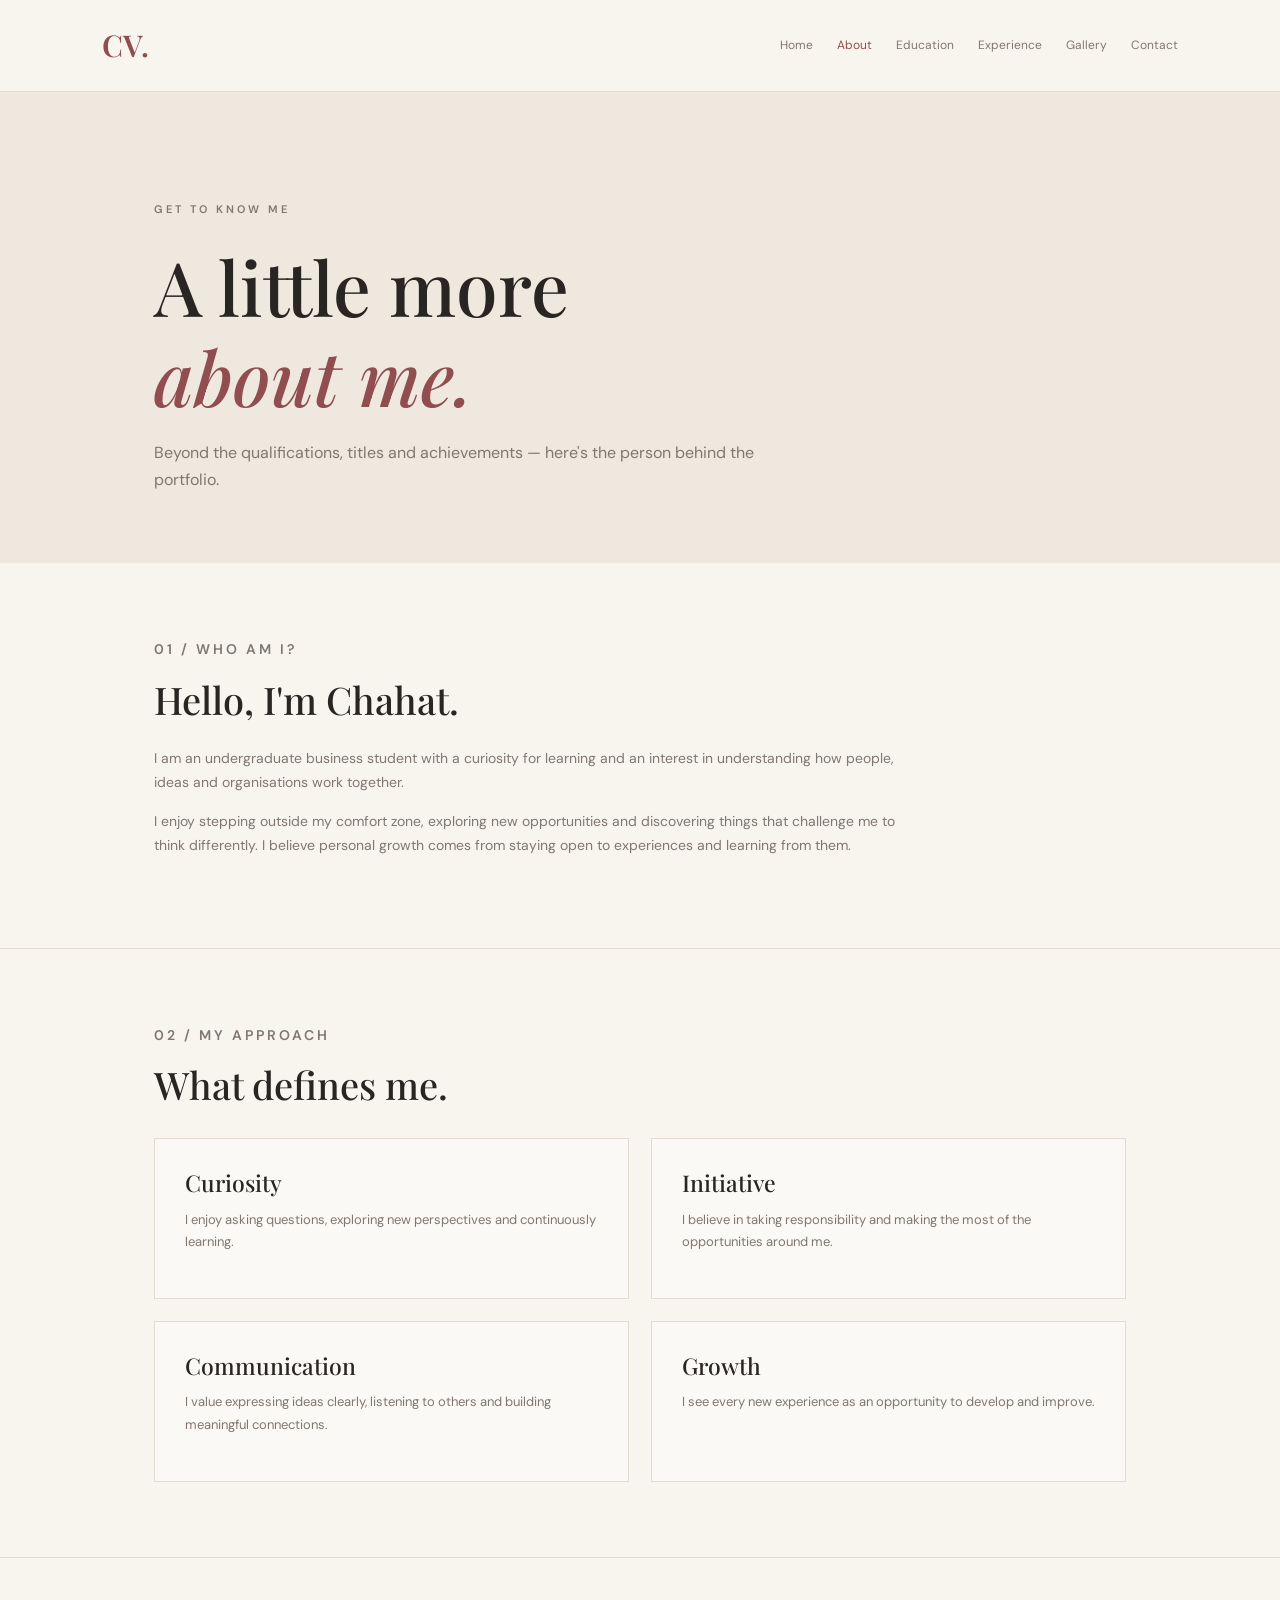
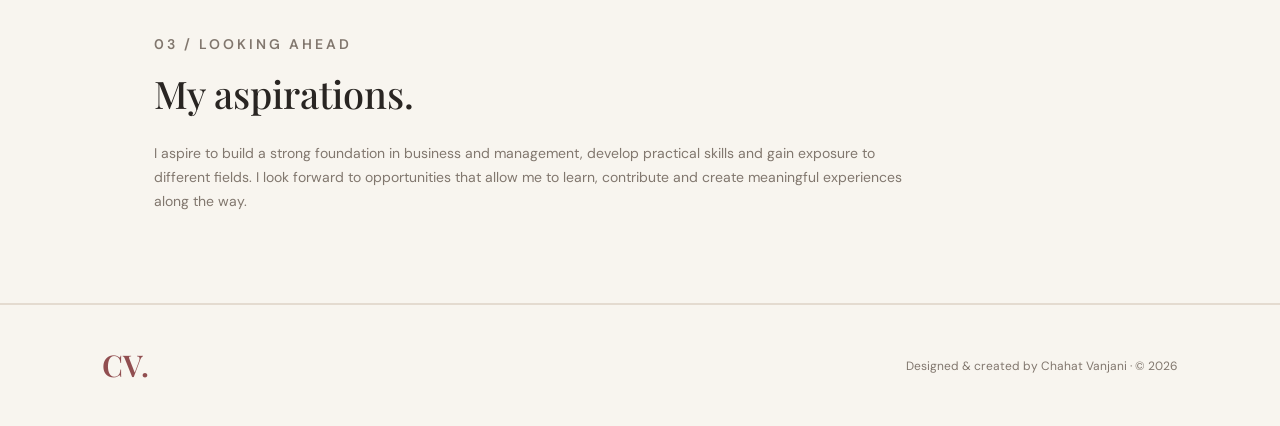
==== about.html @ 65ac0354 "Add about.html for personal introduction page This file contains the HTML structure for the 'About M" ====
<!DOCTYPE html>
<html lang="en">
<head>
<meta charset="UTF-8">
<meta name="viewport" content="width=device-width, initial-scale=1.0">
<title>About Me | Chahat Vanjani</title>
<link rel="stylesheet" href="style.css">
<script src="script.js" defer></script>
</head>
<body>

<header class="navbar">
<a href="index.html" class="logo">CV.</a>
<nav>
<a href="index.html">Home</a>
<a href="about.html" class="active">About</a>
<a href="education.html">Education</a>
<a href="experience.html">Experience</a>
<a href="gallery.html">Gallery</a>
<a href="contact.html">Contact</a>
</nav>
</header>

<div class="page-header">
<p class="eyebrow">GET TO KNOW ME</p>
<h1>A little more<br><em>about me.</em></h1>
<p>Beyond the qualifications, titles and achievements — here's the person behind the portfolio.</p>
</div>

<section class="content-section">
<p class="eyebrow">01 / WHO AM I?</p>
<h2>Hello, I'm Chahat.</h2>
<p>
I am an undergraduate business student with a curiosity
for learning and an interest in understanding how people,
ideas and organisations work together.
</p>
<p>
I enjoy stepping outside my comfort zone, exploring new
opportunities and discovering things that challenge me
to think differently. I believe personal growth comes
from staying open to experiences and learning from them.
</p>
</section>

<section class="content-section">
<p class="eyebrow">02 / MY APPROACH</p>
<h2>What defines me.</h2>
<div class="content-grid">
<div class="content-card">
<h3>Curiosity</h3>
<p>I enjoy asking questions, exploring new perspectives and continuously learning.</p>
</div>
<div class="content-card">
<h3>Initiative</h3>
<p>I believe in taking responsibility and making the most of the opportunities around me.</p>
</div>
<div class="content-card">
<h3>Communication</h3>
<p>I value expressing ideas clearly, listening to others and building meaningful connections.</p>
</div>
<div class="content-card">
<h3>Growth</h3>
<p>I see every new experience as an opportunity to develop and improve.</p>
</div>
</div>
</section>

<section class="content-section">
<p class="eyebrow">03 / LOOKING AHEAD</p>
<h2>My aspirations.</h2>
<p>
I aspire to build a strong foundation in business and
management, develop practical skills and gain exposure
to different fields. I look forward to opportunities
that allow me to learn, contribute and create meaningful
experiences along the way.
</p>
</section>

<footer>
<a href="index.html" class="logo">CV.</a>
<p>Designed & created by Chahat Vanjani · © 2026</p>
</footer>

</body>
</html>
---- style.css ----
@import url('https://fonts.googleapis.com/css2?family=DM+Sans:wght@400;500;600;700&family=Playfair+Display:ital,wght@0,500;0,600;1,500&display=swap');

:root {
  --bg: #f8f5ef;
  --surface: #eee8df;
  --text: #292522;
  --muted: #81776e;
  --accent: #914e50;
  --border: #e4dbd0;
}

* {
  margin: 0;
  padding: 0;
  box-sizing: border-box;
  scroll-behavior: smooth;
}

body {
  background: var(--bg);
  color: var(--text);
  font-family: 'DM Sans', sans-serif;
  line-height: 1.7;
}

a {
  color: inherit;
  text-decoration: none;
}

.navbar {
  min-height: 85px;
  padding: 20px 8%;
  display: flex;
  align-items: center;
  justify-content: space-between;
  gap: 25px;
  background: var(--bg);
  border-bottom: 1px solid var(--border);
  position: sticky;
  top: 0;
  z-index: 100;
}

.logo {
  font-family: 'Playfair Display', serif;
  font-size: 30px;
  font-weight: 600;
  color: var(--accent);
}

.navbar nav {
  display: flex;
  flex-wrap: wrap;
  gap: 24px;
}

.navbar nav a {
  font-size: 12px;
  color: var(--muted);
  transition: .3s;
}

.navbar nav a:hover,
.navbar nav a.active {
  color: var(--accent);
}

.hero {
  min-height: 670px;
  padding: 90px 12%;
  display: grid;
  grid-template-columns: 1.2fr .8fr;
  align-items: center;
  gap: 70px;
}

.eyebrow {
  color: var(--accent);
  font-size: 11px;
  font-weight: 600;
  letter-spacing: 3px;
  margin-bottom: 22px;
  text-transform: uppercase;
}

h1, h2, h3 {
  font-family: 'Playfair Display', serif;
  font-weight: 500;
  line-height: 1.2;
}

h1 {
  font-size: clamp(55px, 7vw, 90px);
}

h1 em, h2 em {
  color: var(--accent);
  font-weight: 500;
}

.intro {
  max-width: 480px;
  color: var(--muted);
  margin: 25px 0;
  font-size: 15px;
}

.hero-image {
  position: relative;
}

.hero-image img {
  width: 100%;
  height: 450px;
  object-fit: cover;
  border-radius: 3px;
  background: var(--surface);
}

.image-note {
  display: block;
  text-align: right;
  color: var(--muted);
  font-size: 12px;
  font-style: italic;
  margin-top: 10px;
}

.primary-btn {
  display: inline-block;
  padding: 13px 25px;
  background: var(--accent);
  color: white;
  font-size: 12px;
  margin-top: 12px;
  transition: .3s;
}

.primary-btn:hover {
  background: var(--text);
  transform: translateY(-3px);
}

.welcome, .highlights, .closing {
  padding: 100px 12%;
  border-top: 1px solid var(--border);
}

.welcome h2, .closing h2 {
  font-size: clamp(38px, 5vw, 58px);
  margin-bottom: 25px;
}

.welcome > p:not(.eyebrow) {
  max-width: 650px;
  color: var(--muted);
  font-size: 15px;
}

.text-link {
  display: inline-block;
  color: var(--accent);
  font-size: 13px;
  margin-top: 25px;
}

.highlights h2 {
  font-size: 45px;
  margin-bottom: 35px;
}

.highlight-grid {
  display: grid;
  grid-template-columns: repeat(3, 1fr);
  gap: 20px;
}

.highlight-card {
  padding: 32px;
  min-height: 230px;
  border: 1px solid var(--border);
  background: #fbf9f5;
  transition: .3s;
}

.highlight-card:hover {
  transform: translateY(-5px);
  border-color: var(--accent);
}

.highlight-card span {
  color: var(--accent);
  font-size: 12px;
}

.highlight-card h3 {
  font-size: 26px;
  margin: 22px 0 12px;
}

.highlight-card p {
  color: var(--muted);
  font-size: 13px;
  margin-bottom: 20px;
}

.highlight-card b {
  color: var(--accent);
  font-size: 12px;
}

.closing {
  background: var(--surface);
}

footer {
  padding: 35px 8%;
  display: flex;
  justify-content: space-between;
  align-items: center;
  gap: 20px;
  border-top: 1px solid var(--border);
}

footer p {
  color: var(--muted);
  font-size: 12px;
}

/* Common styles for all inner pages */

.page-header {
  padding: 90px 12% 70px;
  background: var(--surface);
}

.page-header h1 {
  font-size: clamp(45px, 6vw, 75px);
}

.page-header p {
  color: var(--muted);
  max-width: 650px;
  margin-top: 18px;
}

.content-section {
  padding: 75px 12%;
  border-bottom: 1px solid var(--border);
}

.content-section h2 {
  font-size: 38px;
  margin-bottom: 25px;
}

.content-section p {
  color: var(--muted);
  font-size: 14px;
  max-width: 750px;
  margin-bottom: 15px;
}

.content-grid {
  display: grid;
  grid-template-columns: repeat(2, 1fr);
  gap: 22px;
  margin-top: 30px;
}

.content-card {
  padding: 30px;
  border: 1px solid var(--border);
  background: #fbf9f5;
}

.content-card h3 {
  font-size: 23px;
  margin-bottom: 12px;
}

.content-card p {
  font-size: 13px;
}

.date {
  color: var(--accent);
  font-size: 11px;
  letter-spacing: 1px;
  margin-bottom: 10px;
  display: block;
}

.skill-list {
  display: flex;
  flex-wrap: wrap;
  gap: 12px;
  margin-top: 20px;
}

.skill-list span {
  border: 1px solid var(--border);
  padding: 10px 18px;
  border-radius: 30px;
  font-size: 12px;
}

.gallery-grid {
  display: grid;
  grid-template-columns: repeat(3, 1fr);
  gap: 15px;
}

.gallery-grid img {
  width: 100%;
  height: 280px;
  object-fit: cover;
  background: var(--surface);
}

.contact-details {
  display: grid;
  gap: 20px;
  margin-top: 30px;
}

.contact-details a {
  color: var(--accent);
}

@media (max-width: 850px) {
  .navbar {
    flex-direction: column;
  }

  .navbar nav {
    justify-content: center;
    gap: 15px;
  }

  .hero {
    grid-template-columns: 1fr;
    padding: 65px 8%;
    gap: 35px;
  }

  .hero-image img {
    height: 400px;
  }

  .highlight-grid,
  .content-grid {
    grid-template-columns: 1fr 1fr;
  }
}

@media (max-width: 550px) {
  .highlight-grid,
  .content-grid,
  .gallery-grid {
    grid-template-columns: 1fr;
  }

  .welcome, .highlights, .closing,
  .content-section {
    padding: 65px 8%;
  }

  .page-header {
    padding: 65px 8%;
  }

  footer {
    flex-direction: column;
    text-align: center;
  }
}
.reveal {
  opacity: 0;
  transform: translateY(20px);
  transition: opacity .7s ease, transform .7s ease;
}

.reveal.visible {
  opacity: 1;
  transform: translateY(0);
}
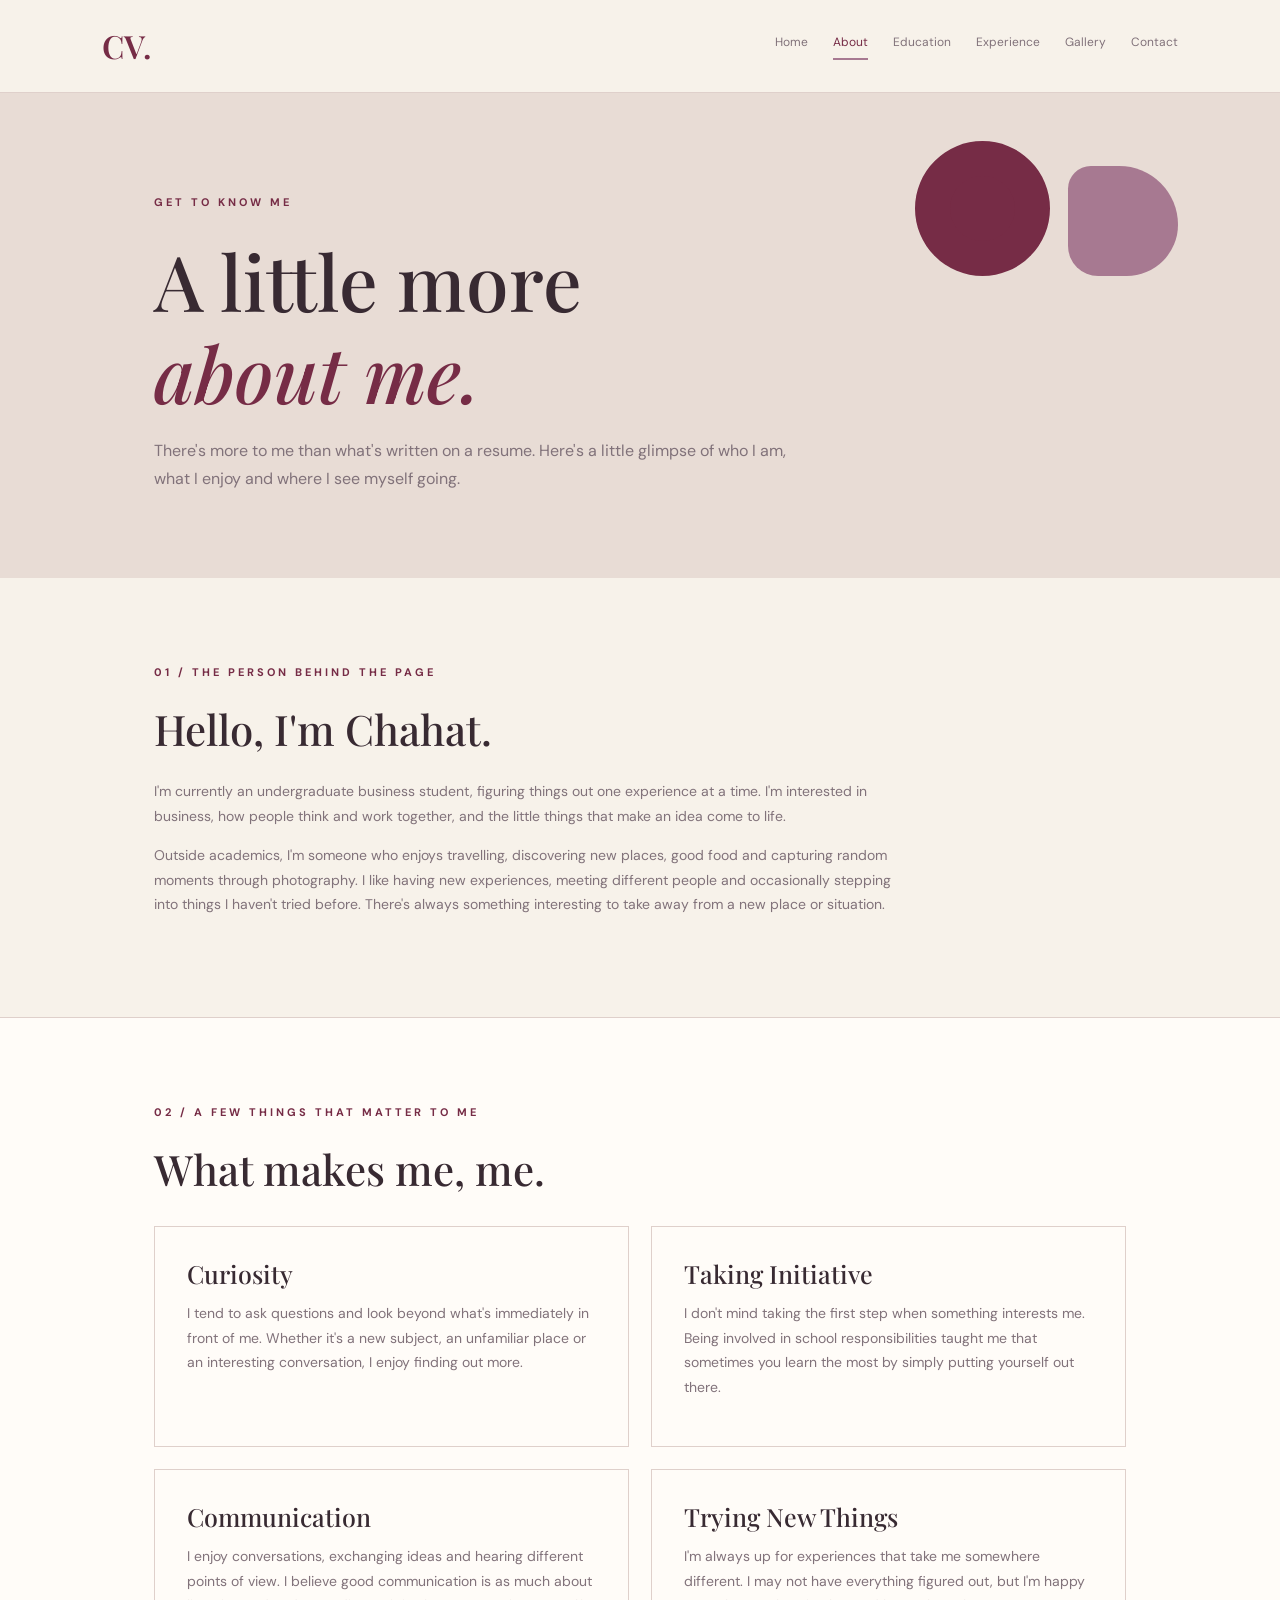
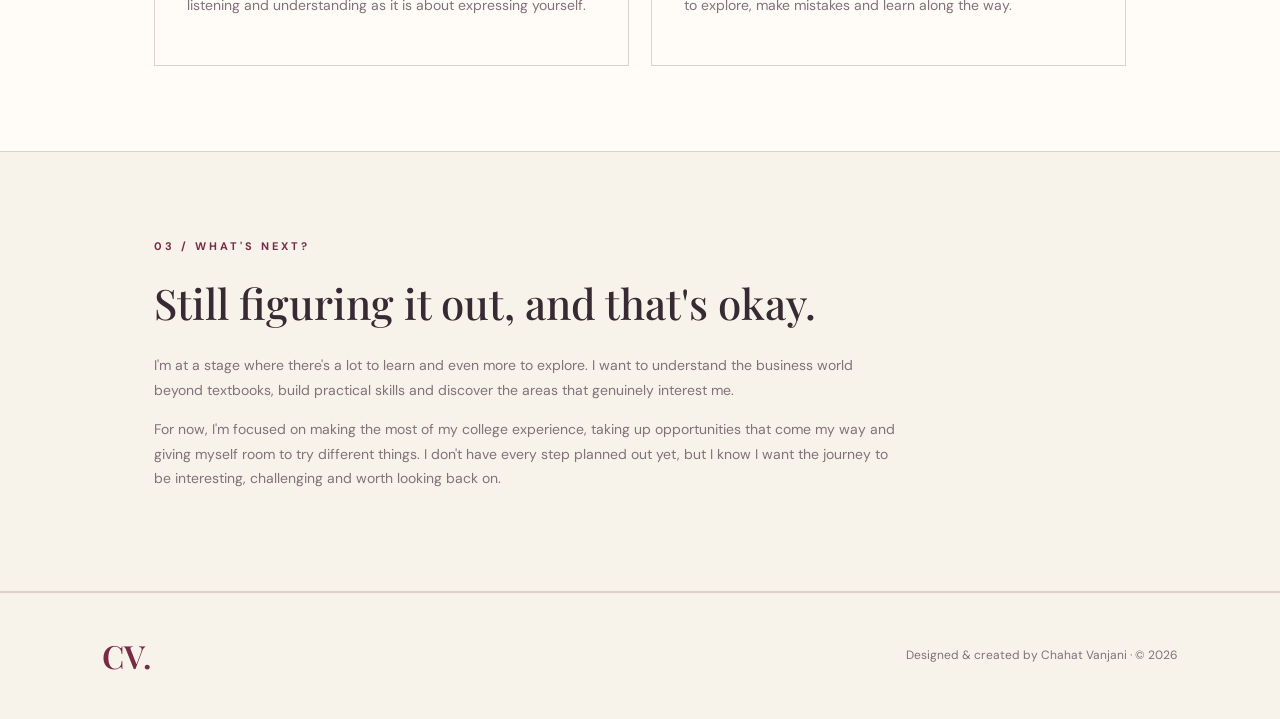
==== commit cad732ca: "Update about.html" ====
--- a/about.html
+++ b/about.html
@@ -25,57 +25,65 @@
 <div class="page-header">
 <p class="eyebrow">GET TO KNOW ME</p>
 <h1>A little more<br><em>about me.</em></h1>
-<p>Beyond the qualifications, titles and achievements — here's the person behind the portfolio.</p>
+<p>There's more to me than what's written on a resume. Here's a little glimpse of who I am, what I enjoy and where I see myself going.</p>
 </div>
 
 <section class="content-section">
-<p class="eyebrow">01 / WHO AM I?</p>
+<p class="eyebrow">01 / THE PERSON BEHIND THE PAGE</p>
 <h2>Hello, I'm Chahat.</h2>
 <p>
-I am an undergraduate business student with a curiosity
-for learning and an interest in understanding how people,
-ideas and organisations work together.
+I'm currently an undergraduate business student, figuring things out one experience at a time. I'm interested in business, how people think and work together, and the little things that make an idea come to life.
 </p>
 <p>
-I enjoy stepping outside my comfort zone, exploring new
-opportunities and discovering things that challenge me
-to think differently. I believe personal growth comes
-from staying open to experiences and learning from them.
+Outside academics, I'm someone who enjoys travelling, discovering new places, good food and capturing random moments through photography. I like having new experiences, meeting different people and occasionally stepping into things I haven't tried before. There's always something interesting to take away from a new place or situation.
 </p>
 </section>
 
 <section class="content-section">
-<p class="eyebrow">02 / MY APPROACH</p>
-<h2>What defines me.</h2>
+<p class="eyebrow">02 / A FEW THINGS THAT MATTER TO ME</p>
+<h2>What makes me, me.</h2>
+
 <div class="content-grid">
+
 <div class="content-card">
 <h3>Curiosity</h3>
-<p>I enjoy asking questions, exploring new perspectives and continuously learning.</p>
+<p>
+I tend to ask questions and look beyond what's immediately in front of me. Whether it's a new subject, an unfamiliar place or an interesting conversation, I enjoy finding out more.
+</p>
 </div>
+
 <div class="content-card">
-<h3>Initiative</h3>
-<p>I believe in taking responsibility and making the most of the opportunities around me.</p>
+<h3>Taking Initiative</h3>
+<p>
+I don't mind taking the first step when something interests me. Being involved in school responsibilities taught me that sometimes you learn the most by simply putting yourself out there.
+</p>
 </div>
+
 <div class="content-card">
 <h3>Communication</h3>
-<p>I value expressing ideas clearly, listening to others and building meaningful connections.</p>
+<p>
+I enjoy conversations, exchanging ideas and hearing different points of view. I believe good communication is as much about listening and understanding as it is about expressing yourself.
+</p>
 </div>
+
 <div class="content-card">
-<h3>Growth</h3>
-<p>I see every new experience as an opportunity to develop and improve.</p>
+<h3>Trying New Things</h3>
+<p>
+I'm always up for experiences that take me somewhere different. I may not have everything figured out, but I'm happy to explore, make mistakes and learn along the way.
+</p>
 </div>
+
 </div>
 </section>
 
 <section class="content-section">
-<p class="eyebrow">03 / LOOKING AHEAD</p>
-<h2>My aspirations.</h2>
+<p class="eyebrow">03 / WHAT'S NEXT?</p>
+<h2>Still figuring it out, and that's okay.</h2>
 <p>
-I aspire to build a strong foundation in business and
-management, develop practical skills and gain exposure
-to different fields. I look forward to opportunities
-that allow me to learn, contribute and create meaningful
-experiences along the way.
+I'm at a stage where there's a lot to learn and even more to explore. I want to understand the business world beyond textbooks, build practical skills and discover the areas that genuinely interest me.
+</p>
+<p>
+For now, I'm focused on making the most of my college experience, taking up opportunities that come my way and giving myself room to try different things. I don't have every step planned out yet, but I know I want the journey to be interesting, challenging and worth looking back on.
 </p>
 </section>
 
--- a/style.css
+++ b/style.css
@@ -1,12 +1,15 @@
+
 @import url('https://fonts.googleapis.com/css2?family=DM+Sans:wght@400;500;600;700&family=Playfair+Display:ital,wght@0,500;0,600;1,500&display=swap');
 
 :root {
-  --bg: #f8f5ef;
-  --surface: #eee8df;
-  --text: #292522;
-  --muted: #81776e;
-  --accent: #914e50;
-  --border: #e4dbd0;
+  --bg: #F7F2EA;
+  --surface: #E8DCD5;
+  --card: #FFFCF8;
+  --text: #382A32;
+  --muted: #81727A;
+  --accent: #762C46;
+  --mauve: #A77991;
+  --border: #DFD0CB;
 }
 
 * {
@@ -20,7 +23,7 @@
   background: var(--bg);
   color: var(--text);
   font-family: 'DM Sans', sans-serif;
-  line-height: 1.7;
+  line-height: 1.75;
 }
 
 a {
@@ -29,22 +32,23 @@
 }
 
 .navbar {
-  min-height: 85px;
-  padding: 20px 8%;
+  min-height: 82px;
+  padding: 18px 8%;
   display: flex;
   align-items: center;
   justify-content: space-between;
   gap: 25px;
-  background: var(--bg);
+  background: rgba(247,242,234,.96);
   border-bottom: 1px solid var(--border);
   position: sticky;
   top: 0;
   z-index: 100;
+  backdrop-filter: blur(12px);
 }
 
 .logo {
   font-family: 'Playfair Display', serif;
-  font-size: 30px;
+  font-size: 32px;
   font-weight: 600;
   color: var(--accent);
 }
@@ -52,7 +56,7 @@
 .navbar nav {
   display: flex;
   flex-wrap: wrap;
-  gap: 24px;
+  gap: 25px;
 }
 
 .navbar nav a {
@@ -66,19 +70,38 @@
   color: var(--accent);
 }
 
+.navbar nav a.active {
+  border-bottom: 2px solid var(--mauve);
+  padding-bottom: 5px;
+}
+
 .hero {
-  min-height: 670px;
-  padding: 90px 12%;
+  min-height: 690px;
+  padding: 85px 12%;
   display: grid;
   grid-template-columns: 1.2fr .8fr;
   align-items: center;
-  gap: 70px;
+  gap: 65px;
+  position: relative;
+  overflow: hidden;
+}
+
+.hero::before {
+  content: "";
+  position: absolute;
+  width: 380px;
+  height: 380px;
+  background: #E8DCD5;
+  border-radius: 50%;
+  right: -150px;
+  top: -150px;
+  z-index: -1;
 }
 
 .eyebrow {
   color: var(--accent);
   font-size: 11px;
-  font-weight: 600;
+  font-weight: 700;
   letter-spacing: 3px;
   margin-bottom: 22px;
   text-transform: uppercase;
@@ -91,7 +114,7 @@
 }
 
 h1 {
-  font-size: clamp(55px, 7vw, 90px);
+  font-size: clamp(55px, 7vw, 92px);
 }
 
 h1 em, h2 em {
@@ -108,37 +131,46 @@
 
 .hero-image {
   position: relative;
+  padding: 12px;
+  background: var(--surface);
+  border: 1px solid var(--border);
+  box-shadow: 18px 18px 0 var(--mauve);
 }
 
 .hero-image img {
+  display: block;
   width: 100%;
   height: 450px;
   object-fit: cover;
-  border-radius: 3px;
+  object-position: center;
   background: var(--surface);
 }
 
 .image-note {
   display: block;
   text-align: right;
-  color: var(--muted);
-  font-size: 12px;
+  color: var(--accent);
+  font-family: 'Playfair Display', serif;
   font-style: italic;
-  margin-top: 10px;
+  font-size: 13px;
+  margin-top: 12px;
 }
 
 .primary-btn {
   display: inline-block;
-  padding: 13px 25px;
+  padding: 14px 28px;
   background: var(--accent);
   color: white;
   font-size: 12px;
-  margin-top: 12px;
+  letter-spacing: .5px;
+  margin-top: 15px;
   transition: .3s;
+  border: 1px solid var(--accent);
 }
 
 .primary-btn:hover {
-  background: var(--text);
+  background: var(--mauve);
+  border-color: var(--mauve);
   transform: translateY(-3px);
 }
 
@@ -147,8 +179,12 @@
   border-top: 1px solid var(--border);
 }
 
+.welcome {
+  background: var(--card);
+}
+
 .welcome h2, .closing h2 {
-  font-size: clamp(38px, 5vw, 58px);
+  font-size: clamp(40px, 5vw, 60px);
   margin-bottom: 25px;
 }
 
@@ -162,12 +198,13 @@
   display: inline-block;
   color: var(--accent);
   font-size: 13px;
+  font-weight: 600;
   margin-top: 25px;
 }
 
 .highlights h2 {
-  font-size: 45px;
-  margin-bottom: 35px;
+  font-size: 46px;
+  margin-bottom: 38px;
 }
 
 .highlight-grid {
@@ -177,25 +214,32 @@
 }
 
 .highlight-card {
-  padding: 32px;
-  min-height: 230px;
+  padding: 34px;
+  min-height: 250px;
   border: 1px solid var(--border);
-  background: #fbf9f5;
-  transition: .3s;
+  background: var(--card);
+  transition: .35s;
+  position: relative;
+}
+
+.highlight-card:nth-child(2) {
+  background: var(--surface);
 }
 
 .highlight-card:hover {
-  transform: translateY(-5px);
-  border-color: var(--accent);
+  transform: translateY(-7px);
+  box-shadow: 0 12px 30px rgba(75, 40, 53, .09);
+  border-color: var(--mauve);
 }
 
 .highlight-card span {
   color: var(--accent);
   font-size: 12px;
+  font-weight: 700;
 }
 
 .highlight-card h3 {
-  font-size: 26px;
+  font-size: 27px;
   margin: 22px 0 12px;
 }
 
@@ -211,7 +255,24 @@
 }
 
 .closing {
-  background: var(--surface);
+  background: var(--accent);
+  color: #FFF9F4;
+}
+
+.closing .eyebrow,
+.closing h2 em {
+  color: #E5BDCA;
+}
+
+.closing .primary-btn {
+  background: #F7F2EA;
+  color: var(--accent);
+  border-color: #F7F2EA;
+}
+
+.closing .primary-btn:hover {
+  background: var(--mauve);
+  color: white;
 }
 
 footer {
@@ -228,34 +289,51 @@
   font-size: 12px;
 }
 
-/* Common styles for all inner pages */
+/* Inner page headers */
 
 .page-header {
-  padding: 90px 12% 70px;
+  padding: 100px 12% 85px;
   background: var(--surface);
+  position: relative;
+  overflow: hidden;
+}
+
+.page-header::after {
+  content: "";
+  position: absolute;
+  width: 220px;
+  height: 220px;
+  border: 35px solid rgba(118,44,70,.09);
+  border-radius: 50%;
+  right: 8%;
+  top: 10%;
 }
 
 .page-header h1 {
-  font-size: clamp(45px, 6vw, 75px);
-}
-
-.page-header p {
+  font-size: clamp(48px, 6vw, 78px);
+}
+
+.page-header p:not(.eyebrow) {
   color: var(--muted);
   max-width: 650px;
   margin-top: 18px;
 }
 
 .content-section {
-  padding: 75px 12%;
+  padding: 85px 12%;
   border-bottom: 1px solid var(--border);
 }
 
+.content-section:nth-of-type(even) {
+  background: var(--card);
+}
+
 .content-section h2 {
-  font-size: 38px;
+  font-size: 42px;
   margin-bottom: 25px;
 }
 
-.content-section p {
+.content-section p:not(.eyebrow) {
   color: var(--muted);
   font-size: 14px;
   max-width: 750px;
@@ -266,29 +344,38 @@
   display: grid;
   grid-template-columns: repeat(2, 1fr);
   gap: 22px;
-  margin-top: 30px;
+  margin-top: 32px;
 }
 
 .content-card {
-  padding: 30px;
+  padding: 32px;
   border: 1px solid var(--border);
-  background: #fbf9f5;
+  background: var(--card);
+  transition: .3s;
+}
+
+.content-card:hover {
+  border-color: var(--mauve);
+  transform: translateY(-4px);
+  box-shadow: 0 10px 25px rgba(75,40,53,.07);
 }
 
 .content-card h3 {
-  font-size: 23px;
+  font-size: 25px;
   margin-bottom: 12px;
 }
 
 .content-card p {
   font-size: 13px;
+  color: var(--muted);
 }
 
 .date {
   color: var(--accent);
   font-size: 11px;
-  letter-spacing: 1px;
-  margin-bottom: 10px;
+  font-weight: 700;
+  letter-spacing: 1.5px;
+  margin-bottom: 12px;
   display: block;
 }
 
@@ -300,8 +387,10 @@
 }
 
 .skill-list span {
-  border: 1px solid var(--border);
-  padding: 10px 18px;
+  border: 1px solid var(--mauve);
+  background: #F1E5E9;
+  color: var(--accent);
+  padding: 10px 19px;
   border-radius: 30px;
   font-size: 12px;
 }
@@ -321,61 +410,17 @@
 
 .contact-details {
   display: grid;
+  grid-template-columns: repeat(2, 1fr);
   gap: 20px;
   margin-top: 30px;
 }
 
 .contact-details a {
   color: var(--accent);
-}
-
-@media (max-width: 850px) {
-  .navbar {
-    flex-direction: column;
-  }
-
-  .navbar nav {
-    justify-content: center;
-    gap: 15px;
-  }
-
-  .hero {
-    grid-template-columns: 1fr;
-    padding: 65px 8%;
-    gap: 35px;
-  }
-
-  .hero-image img {
-    height: 400px;
-  }
-
-  .highlight-grid,
-  .content-grid {
-    grid-template-columns: 1fr 1fr;
-  }
-}
-
-@media (max-width: 550px) {
-  .highlight-grid,
-  .content-grid,
-  .gallery-grid {
-    grid-template-columns: 1fr;
-  }
-
-  .welcome, .highlights, .closing,
-  .content-section {
-    padding: 65px 8%;
-  }
-
-  .page-header {
-    padding: 65px 8%;
-  }
-
-  footer {
-    flex-direction: column;
-    text-align: center;
-  }
-}
+  font-weight: 600;
+  overflow-wrap: anywhere;
+}
+
 .reveal {
   opacity: 0;
   transform: translateY(20px);
@@ -386,3 +431,182 @@
   opacity: 1;
   transform: translateY(0);
 }
+
+@media (max-width: 850px) {
+  .navbar {
+    flex-direction: column;
+  }
+
+  .navbar nav {
+    justify-content: center;
+    gap: 15px;
+  }
+
+  .hero {
+    grid-template-columns: 1fr;
+    padding: 65px 8%;
+    gap: 45px;
+  }
+
+  .hero-image {
+    max-width: 450px;
+  }
+
+  .highlight-grid, .content-grid {
+    grid-template-columns: 1fr 1fr;
+  }
+}
+
+@media (max-width: 550px) {
+  .highlight-grid, .content-grid,
+  .gallery-grid, .contact-details {
+    grid-template-columns: 1fr;
+  }
+
+  .welcome, .highlights, .closing,
+  .content-section {
+    padding: 65px 8%;
+  }
+
+  .page-header {
+    padding: 70px 8%;
+  }
+
+  footer {
+    flex-direction: column;
+    text-align: center;
+  }
+}
+/* ABSTRACT GEOMETRIC DESIGN */
+
+.hero {
+    position: relative;
+    isolation: isolate;
+    overflow: hidden;
+}
+
+.hero::before {
+    content: "";
+    position: absolute;
+    width: 190px;
+    height: 190px;
+    background: #762C46;
+    border-radius: 50%;
+    top: 5%;
+    right: 5%;
+    z-index: -1;
+    opacity: 0.95;
+}
+
+.hero::after {
+    content: "";
+    position: absolute;
+    width: 150px;
+    height: 150px;
+    background: #A77991;
+    bottom: 4%;
+    left: 3%;
+    z-index: -1;
+    clip-path: polygon(50% 0%, 100% 100%, 0% 100%);
+}
+
+.page-header {
+    position: relative;
+    isolation: isolate;
+    overflow: hidden;
+}
+
+.page-header::before {
+    content: "";
+    position: absolute;
+    width: 110px;
+    height: 110px;
+    background: #A77991;
+    right: 8%;
+    top: 15%;
+    border-radius: 28% 72% 63% 37%;
+    z-index: -1;
+}
+
+.page-header::after {
+    content: "";
+    position: absolute;
+    width: 65px;
+    height: 65px;
+    background: #762C46;
+    right: 18%;
+    bottom: 10%;
+    transform: rotate(45deg);
+    z-index: -1;
+}
+/* HOMEPAGE BUTTON GROUP */
+
+.hero-actions {
+    display: flex;
+    align-items: center;
+    flex-wrap: wrap;
+    gap: 16px;
+    margin-top: 28px;
+}
+
+.secondary-btn {
+    display: inline-block;
+    padding: 13px 24px;
+    border: 1.5px solid #762C46;
+    border-radius: 30px;
+    color: #762C46;
+    text-decoration: none;
+    font-weight: 600;
+    transition: all 0.3s ease;
+}
+
+.secondary-btn:hover {
+    background: #762C46;
+    color: #F7F2EA;
+    transform: translateY(-3px);
+}
+.hero-actions a.secondary-btn {
+    display: inline-flex;
+    align-items: center;
+    justify-content: center;
+    padding: 13px 24px;
+    border: 2px solid #762C46 !important;
+    border-radius: 30px;
+    color: #762C46 !important;
+    background: transparent !important;
+    text-decoration: none !important;
+    font-weight: 600;
+    transition: all 0.3s ease;
+}
+
+.hero-actions a.secondary-btn:hover {
+    background: #762C46 !important;
+    color: #F7F2EA !important;
+    transform: translateY(-3px);
+}
+.hero-actions {
+    display: flex;
+    align-items: center !important;
+    justify-content: flex-start;
+    gap: 16px;
+}
+
+.hero-actions a {
+    margin: 0 !important;
+    vertical-align: middle;
+    box-sizing: border-box;
+}
+.hero-actions .primary-btn,
+.hero-actions .secondary-btn {
+    margin-top: 0 !important;
+    min-height: 48px;
+    box-sizing: border-box;
+    display: inline-flex;
+    align-items: center;
+    justify-content: center;
+}
+.hero-actions .secondary-btn {
+    padding: 11px 19px;
+    font-size: 11px;
+    min-height: 42px;
+}
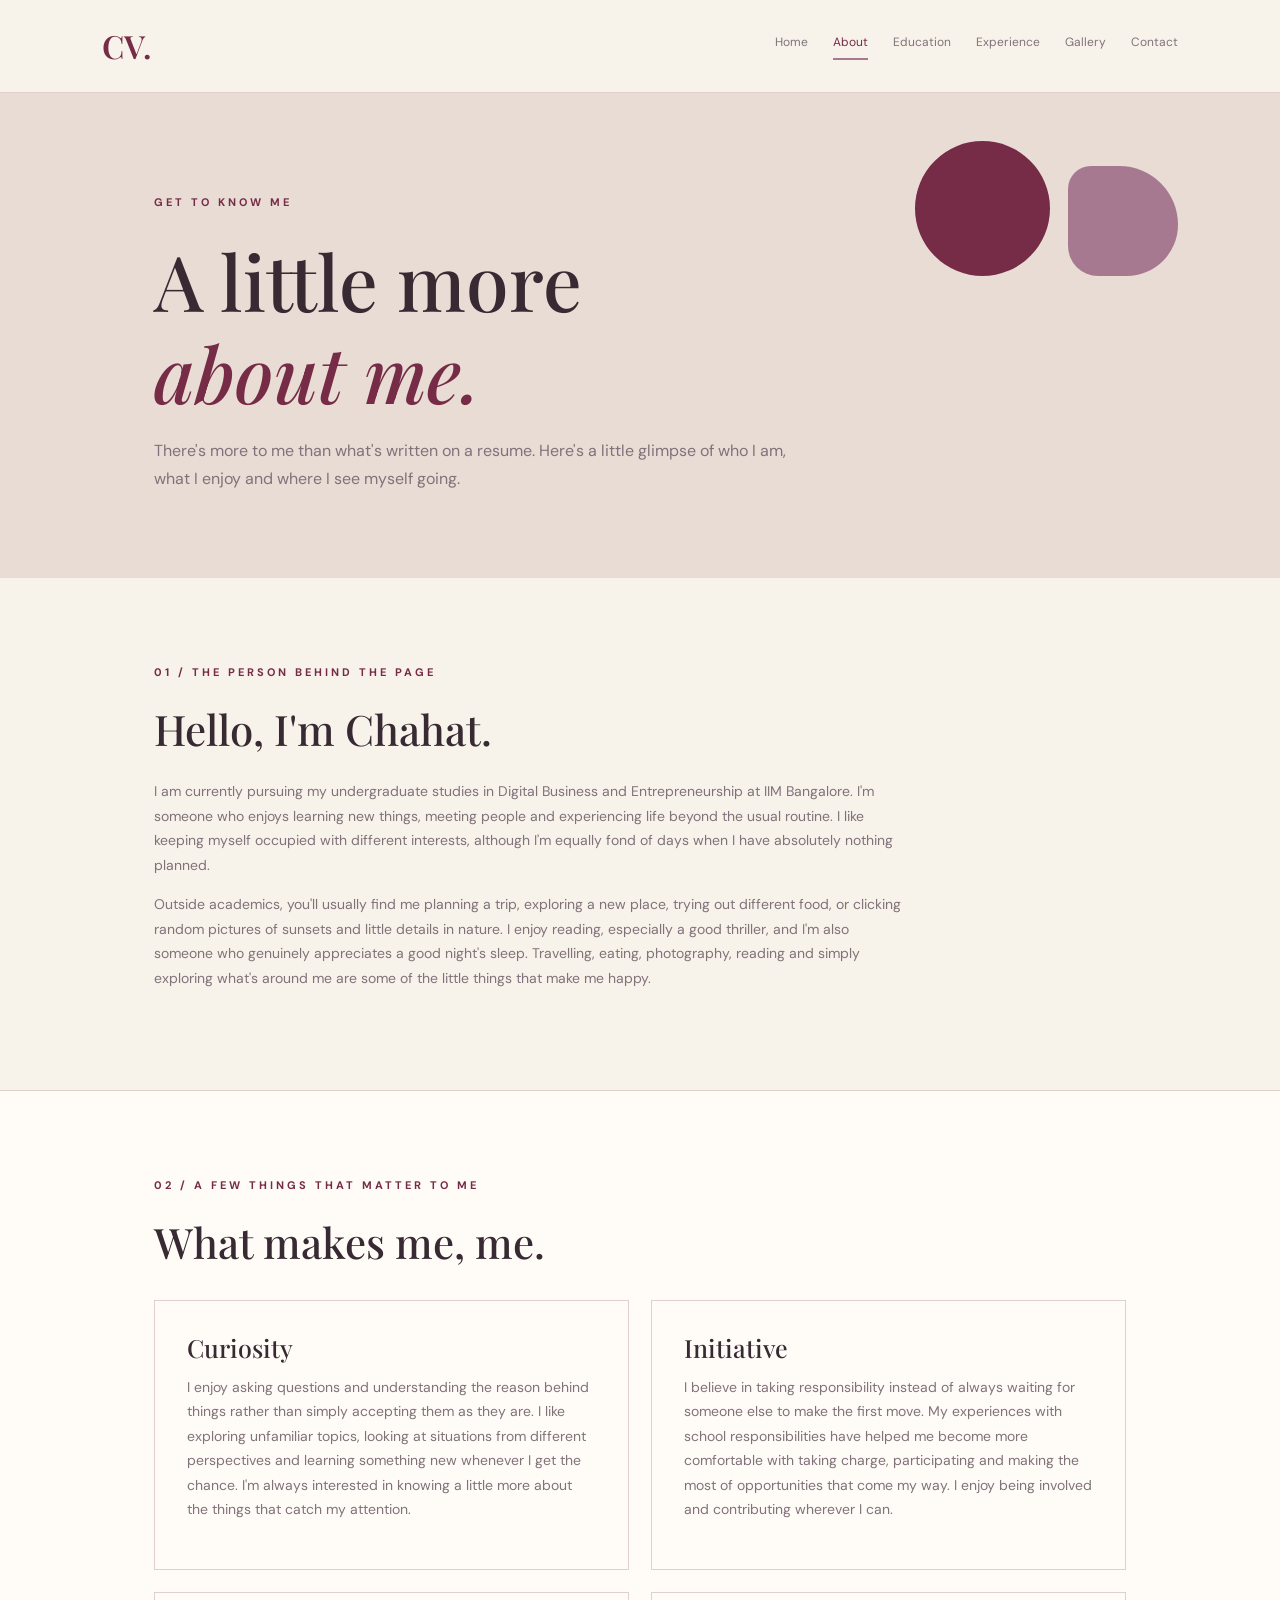
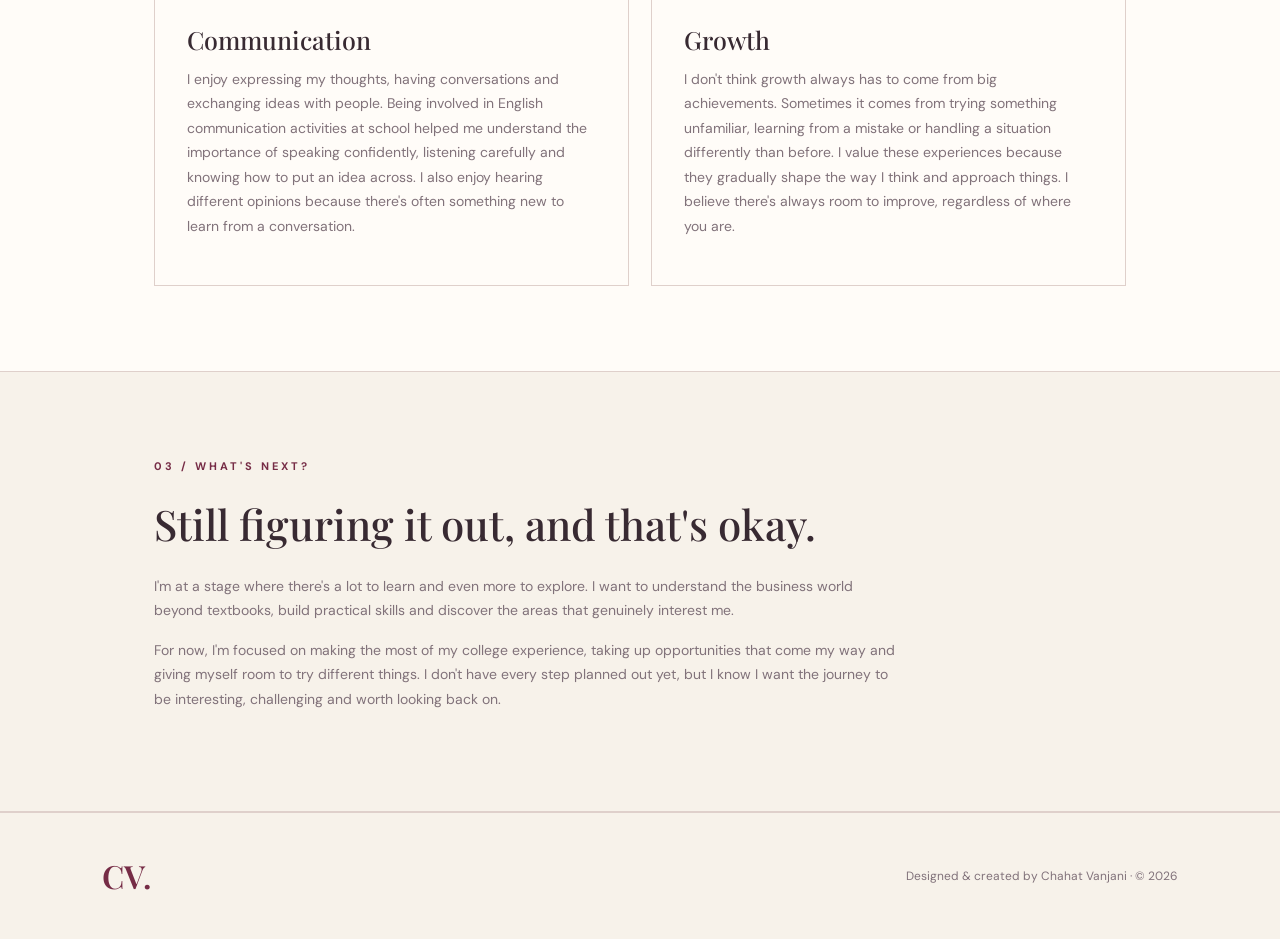
==== commit 06ee9c7a: "Revise personal description and interests in about.html" ====
--- a/about.html
+++ b/about.html
@@ -31,11 +31,26 @@
 <section class="content-section">
 <p class="eyebrow">01 / THE PERSON BEHIND THE PAGE</p>
 <h2>Hello, I'm Chahat.</h2>
+
 <p>
-I'm currently an undergraduate business student, figuring things out one experience at a time. I'm interested in business, how people think and work together, and the little things that make an idea come to life.
+I am currently pursuing my undergraduate
+studies in Digital Business and Entrepreneurship at
+IIM Bangalore. I'm someone who enjoys learning new
+things, meeting people and experiencing life beyond
+the usual routine. I like keeping myself occupied with
+different interests, although I'm equally fond of days
+when I have absolutely nothing planned.
 </p>
+
 <p>
-Outside academics, I'm someone who enjoys travelling, discovering new places, good food and capturing random moments through photography. I like having new experiences, meeting different people and occasionally stepping into things I haven't tried before. There's always something interesting to take away from a new place or situation.
+Outside academics, you'll usually find me planning a
+trip, exploring a new place, trying out different food,
+or clicking random pictures of sunsets and little
+details in nature. I enjoy reading, especially a good
+thriller, and I'm also someone who genuinely appreciates
+a good night's sleep. Travelling, eating, photography,
+reading and simply exploring what's around me are
+some of the little things that make me happy.
 </p>
 </section>
 
@@ -48,28 +63,52 @@
 <div class="content-card">
 <h3>Curiosity</h3>
 <p>
-I tend to ask questions and look beyond what's immediately in front of me. Whether it's a new subject, an unfamiliar place or an interesting conversation, I enjoy finding out more.
+I enjoy asking questions and understanding the
+reason behind things rather than simply accepting
+them as they are. I like exploring unfamiliar topics,
+looking at situations from different perspectives
+and learning something new whenever I get the chance.
+I'm always interested in knowing a little more about
+the things that catch my attention.
 </p>
 </div>
 
 <div class="content-card">
-<h3>Taking Initiative</h3>
+<h3>Initiative</h3>
 <p>
-I don't mind taking the first step when something interests me. Being involved in school responsibilities taught me that sometimes you learn the most by simply putting yourself out there.
+I believe in taking responsibility instead of always
+waiting for someone else to make the first move.
+My experiences with school responsibilities have
+helped me become more comfortable with taking
+charge, participating and making the most of
+opportunities that come my way. I enjoy being involved
+and contributing wherever I can.
 </p>
 </div>
 
 <div class="content-card">
 <h3>Communication</h3>
 <p>
-I enjoy conversations, exchanging ideas and hearing different points of view. I believe good communication is as much about listening and understanding as it is about expressing yourself.
+I enjoy expressing my thoughts, having conversations
+and exchanging ideas with people. Being involved in
+English communication activities at school helped me
+understand the importance of speaking confidently,
+listening carefully and knowing how to put an idea across.
+I also enjoy hearing different opinions because there's
+often something new to learn from a conversation.
 </p>
 </div>
 
 <div class="content-card">
-<h3>Trying New Things</h3>
+<h3>Growth</h3>
 <p>
-I'm always up for experiences that take me somewhere different. I may not have everything figured out, but I'm happy to explore, make mistakes and learn along the way.
+I don't think growth always has to come from big
+achievements. Sometimes it comes from trying
+something unfamiliar, learning from a mistake or
+handling a situation differently than before. I value
+these experiences because they gradually shape
+the way I think and approach things. I believe there's
+always room to improve, regardless of where you are.
 </p>
 </div>
 
@@ -79,11 +118,21 @@
 <section class="content-section">
 <p class="eyebrow">03 / WHAT'S NEXT?</p>
 <h2>Still figuring it out, and that's okay.</h2>
+
 <p>
-I'm at a stage where there's a lot to learn and even more to explore. I want to understand the business world beyond textbooks, build practical skills and discover the areas that genuinely interest me.
+I'm at a stage where there's a lot to learn and even
+more to explore. I want to understand the business
+world beyond textbooks, build practical skills and
+discover the areas that genuinely interest me.
 </p>
+
 <p>
-For now, I'm focused on making the most of my college experience, taking up opportunities that come my way and giving myself room to try different things. I don't have every step planned out yet, but I know I want the journey to be interesting, challenging and worth looking back on.
+For now, I'm focused on making the most of my college
+experience, taking up opportunities that come my way
+and giving myself room to try different things. I don't
+have every step planned out yet, but I know I want the
+journey to be interesting, challenging and worth
+looking back on.
 </p>
 </section>
 
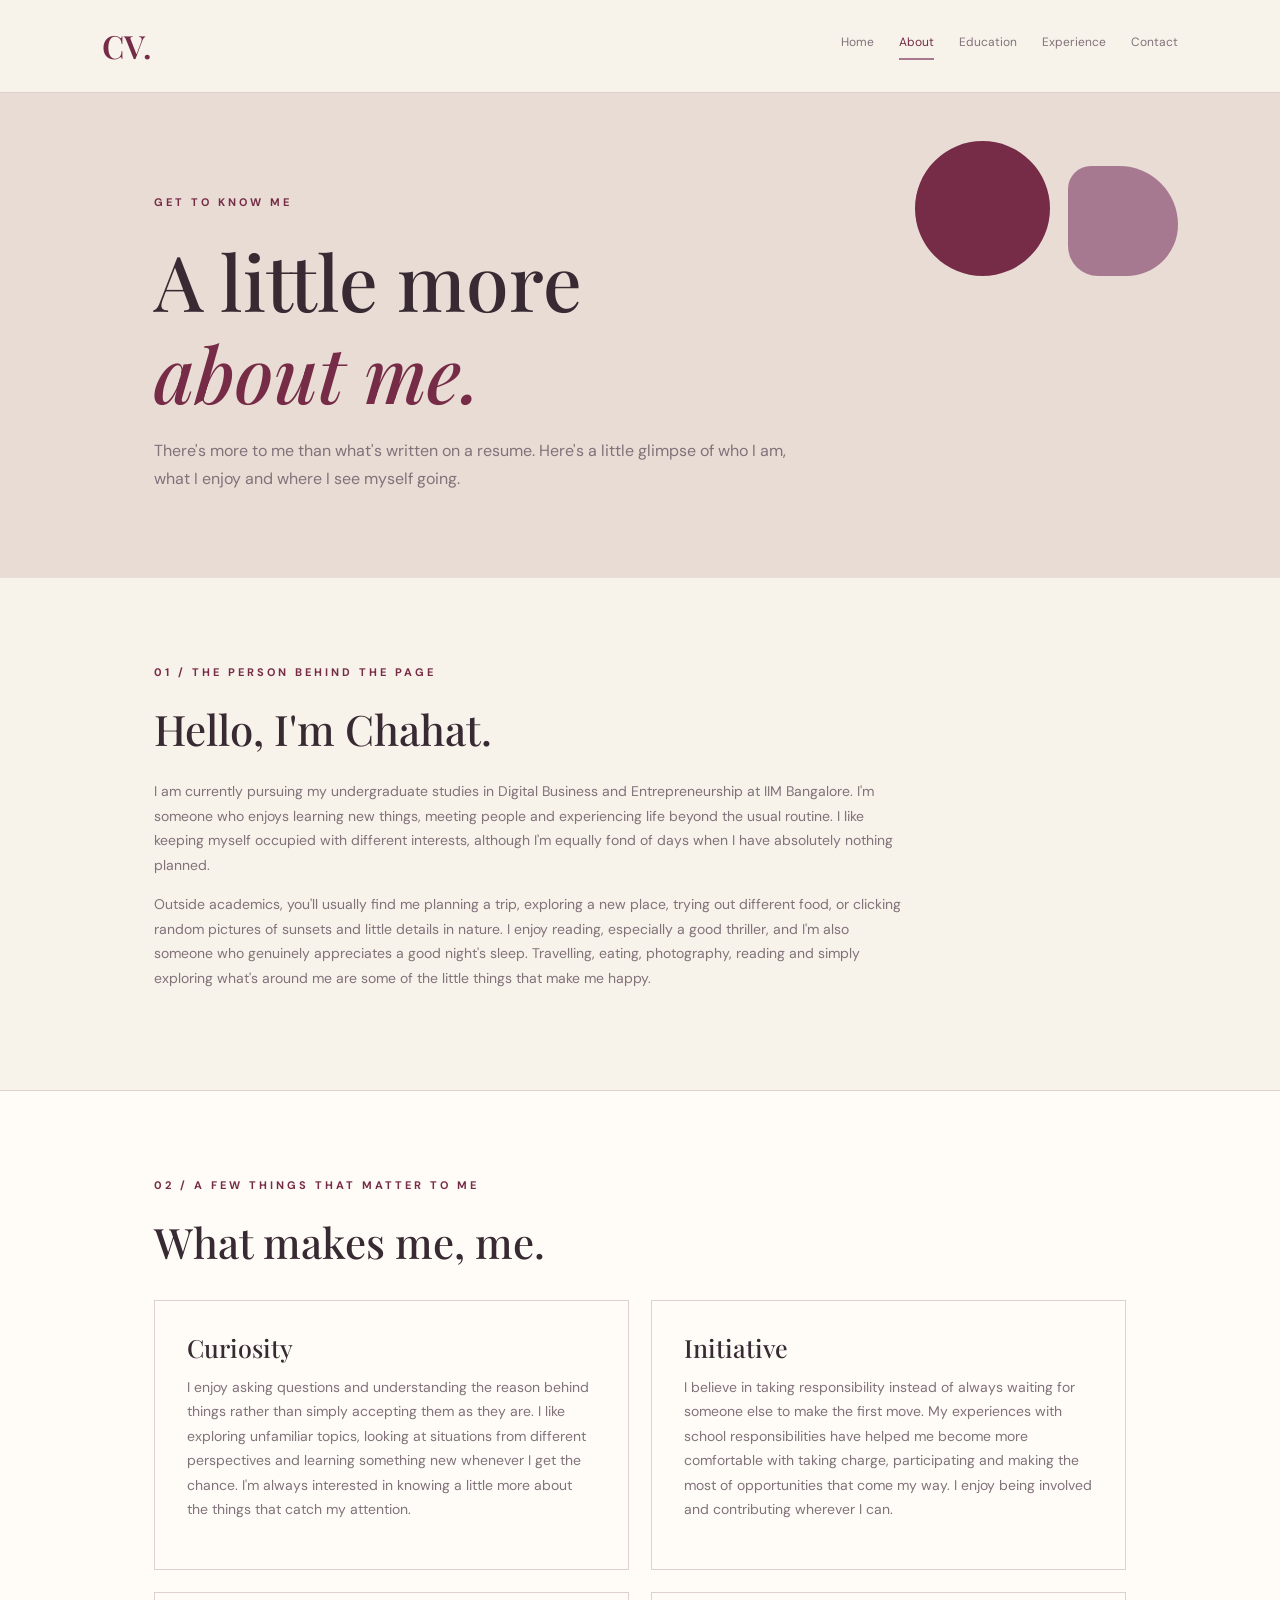
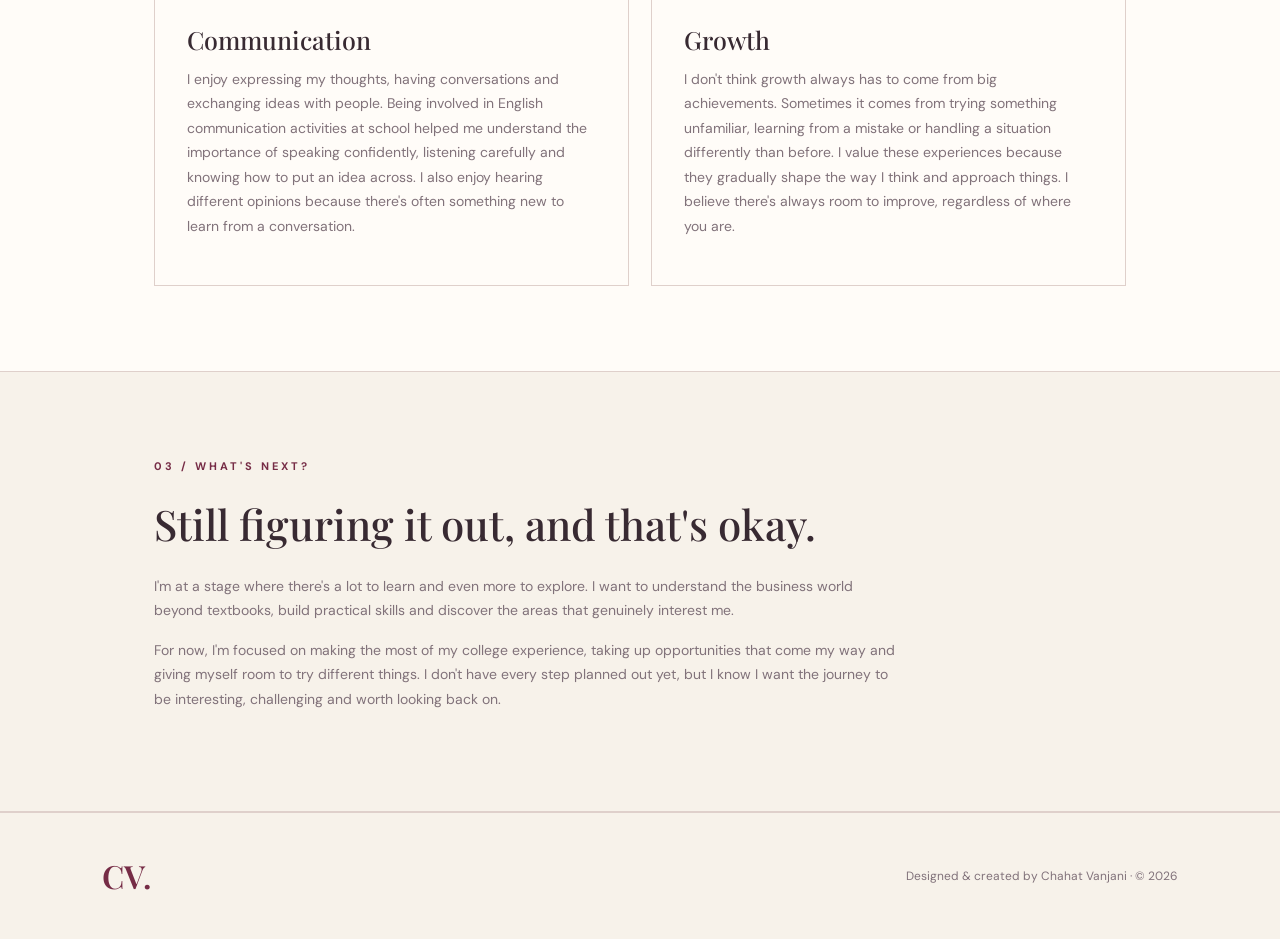
==== commit bd628c3c: "Remove Gallery link from about.html" ====
--- a/about.html
+++ b/about.html
@@ -17,7 +17,6 @@
 <a href="about.html" class="active">About</a>
 <a href="education.html">Education</a>
 <a href="experience.html">Experience</a>
-<a href="gallery.html">Gallery</a>
 <a href="contact.html">Contact</a>
 </nav>
 </header>
--- a/style.css
+++ b/style.css
@@ -610,3 +610,215 @@
     font-size: 11px;
     min-height: 42px;
 }
+
+/* EDUCATION PAGE - UNIQUE GEOMETRIC DESIGN */
+
+
+/* EDUCATION PAGE - DISTINCT GEOMETRIC DESIGN */
+
+.education-page .page-header {
+    isolation: isolate;
+}
+
+.education-page .page-header::before {
+    width: 115px;
+    height: 115px;
+    background: #A77991;
+    left: 8%;
+    right: auto;
+    top: 12%;
+    border-radius: 12px;
+    transform: rotate(35deg);
+    z-index: 0;
+}
+
+.education-page .page-header::after {
+    width: 85px;
+    height: 85px;
+    background: #762C46;
+    right: 10%;
+    left: auto;
+    bottom: 8%;
+    top: auto;
+    border-radius: 50%;
+    transform: none;
+    z-index: 0;
+}
+
+.education-page .page-header > * {
+    position: relative;
+    z-index: 1;
+}
+
+/* CONNECTED EDUCATION TIMELINE */
+
+.education-timeline {
+    position: relative;
+    margin-top: 45px;
+}
+
+.education-timeline::before {
+    content: "";
+    position: absolute;
+    left: 165px;
+    top: 12px;
+    bottom: 12px;
+    width: 2px;
+    background: #762C46;
+}
+
+.timeline-item {
+    display: grid;
+    grid-template-columns: 145px 40px 1fr;
+    column-gap: 0;
+    position: relative;
+    margin-bottom: 48px;
+    align-items: start;
+}
+
+.timeline-year {
+    color: #762C46;
+    font-size: 13px;
+    font-weight: 700;
+    line-height: 1.6;
+    padding-top: 4px;
+    letter-spacing: 0;
+    white-space: nowrap;
+}
+
+.timeline-dot {
+    width: 16px;
+    height: 16px;
+    border-radius: 50%;
+    background: #762C46;
+    border: 4px solid #F7F2EA;
+    box-shadow: 0 0 0 2px #A77991;
+    position: relative;
+    z-index: 1;
+    margin: 5px auto 0;
+}
+
+.timeline-content {
+    padding: 0 0 5px 18px;
+    border: none;
+    background: transparent;
+    border-radius: 0;
+}
+
+.timeline-content h3 {
+    color: #382A32;
+    margin: 0 0 9px;
+    font-size: 19px;
+}
+
+.timeline-content p {
+    line-height: 1.65;
+    margin: 5px 0;
+}
+
+.timeline-content .qualification {
+    color: #762C46;
+    font-weight: 600;
+}
+
+.timeline-description {
+    color: #62545B;
+    font-size: 14px;
+}
+
+.subject-line,
+.school-location {
+    font-size: 13px;
+    color: #62545B;
+}
+
+@media (max-width: 600px) {
+    .education-timeline::before {
+        left: 9px;
+    }
+
+    .timeline-item {
+        grid-template-columns: 28px 1fr;
+        row-gap: 8px;
+        margin-bottom: 35px;
+    }
+
+    .timeline-year {
+        grid-column: 2;
+        grid-row: 1;
+        padding-left: 15px;
+    }
+
+    .timeline-dot {
+        grid-column: 1;
+        grid-row: 1;
+        margin: 5px 0 0 1px;
+    }
+
+    .timeline-content {
+        grid-column: 2;
+        padding-left: 15px;
+    }
+}
+
+/* EXPERIENCE PAGE - UNIQUE GEOMETRIC DESIGN */
+
+
+/* EXPERIENCE PAGE - DISTINCT DESIGN */
+
+.experience-page .page-header {
+    position: relative !important;
+    isolation: isolate !important;
+    overflow: hidden !important;
+}
+
+.experience-page .page-header::before {
+    content: "" !important;
+    display: block !important;
+    position: absolute !important;
+    width: 145px !important;
+    height: 85px !important;
+    background: #A77991 !important;
+    top: 18% !important;
+    left: auto !important;
+    right: 7% !important;
+    bottom: auto !important;
+    border-radius: 50px 10px 50px 10px !important;
+    transform: rotate(-35deg) !important;
+    opacity: 0.35 !important;
+    z-index: 0 !important;
+}
+
+.experience-page .page-header::after {
+    content: "" !important;
+    display: block !important;
+    position: absolute !important;
+    width: 90px !important;
+    height: 90px !important;
+    background: #762C46 !important;
+    top: auto !important;
+    right: 20% !important;
+    bottom: 8% !important;
+    left: auto !important;
+    border-radius: 12px !important;
+    transform: rotate(45deg) !important;
+    opacity: 1 !important;
+    z-index: 0 !important;
+}
+
+.experience-page .page-header > * {
+    position: relative;
+    z-index: 1;
+}
+
+/* EXPERIENCE CARDS */
+
+.experience-page .content-card {
+    border-radius: 8px 24px 8px 24px;
+    border-left: 4px solid #762C46;
+    transition: transform 0.3s ease;
+}
+
+.experience-page .content-card:hover {
+    transform: translateY(-5px);
+}
